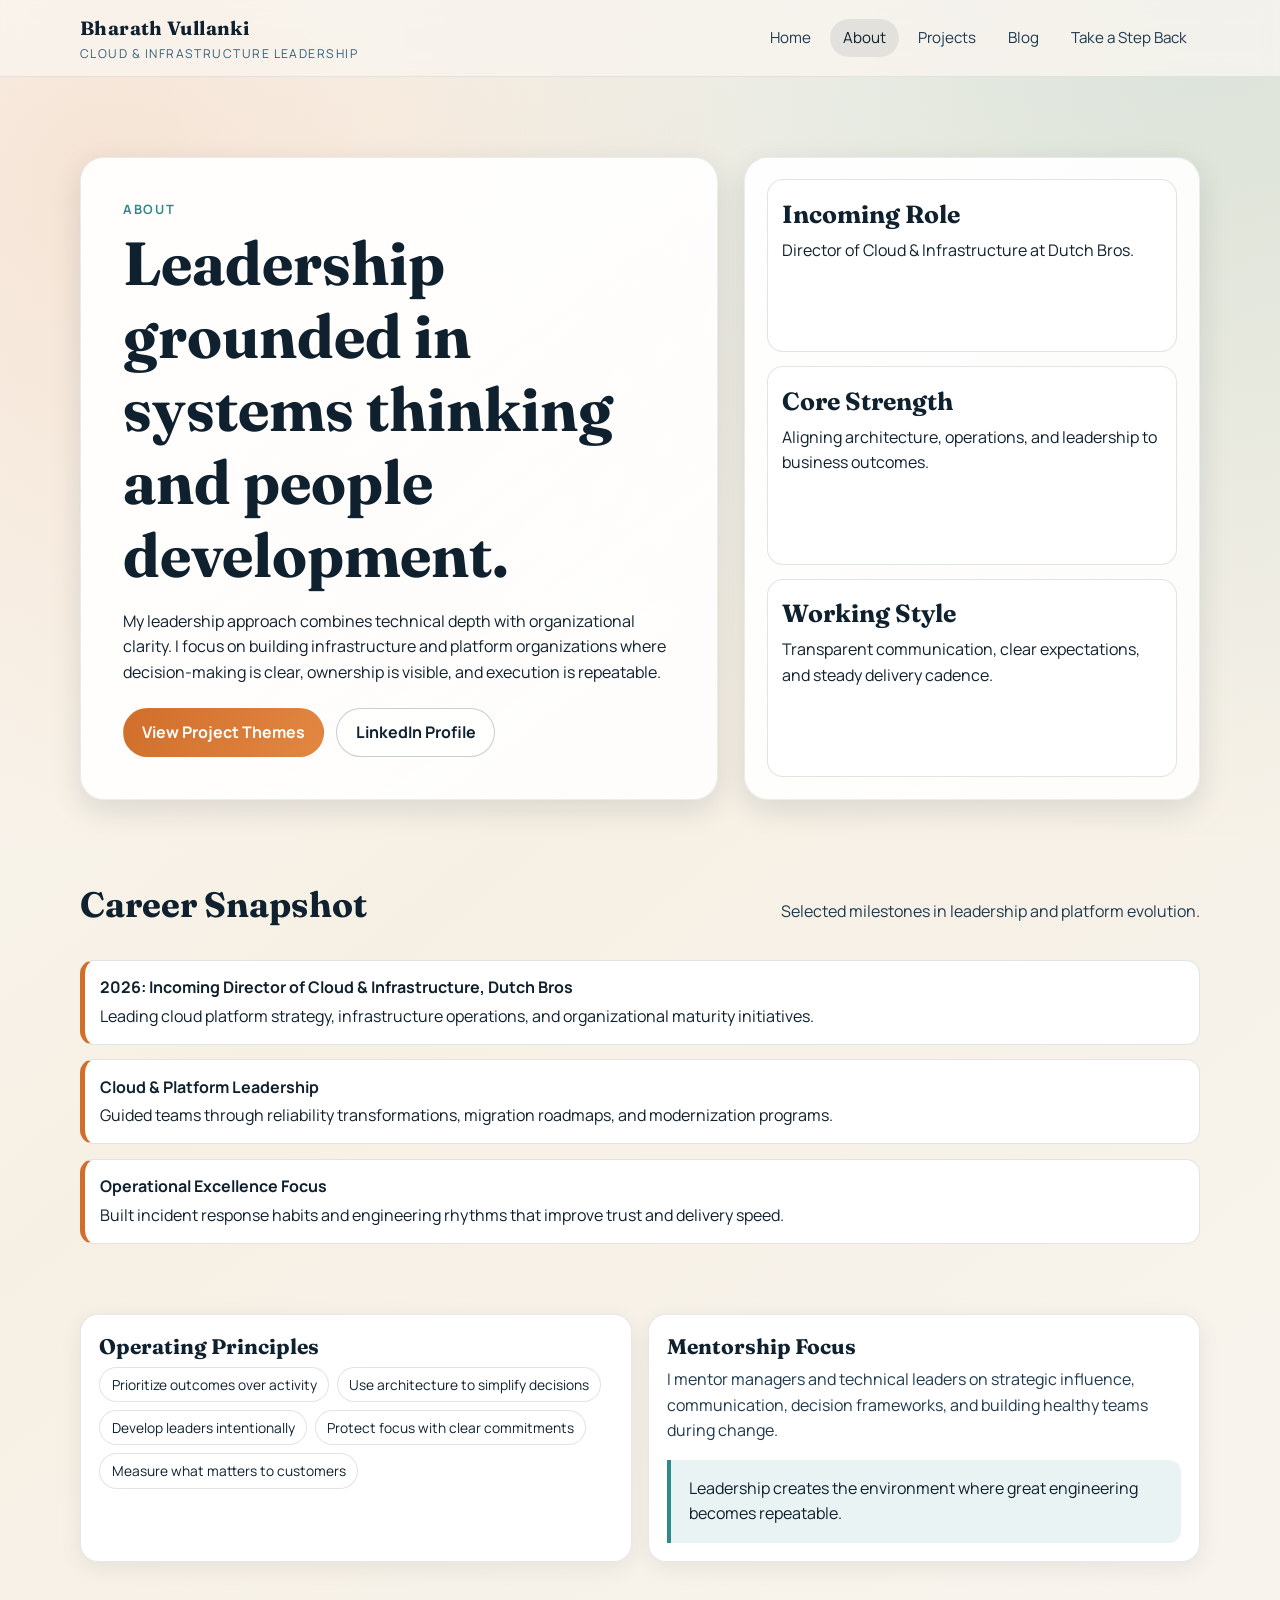
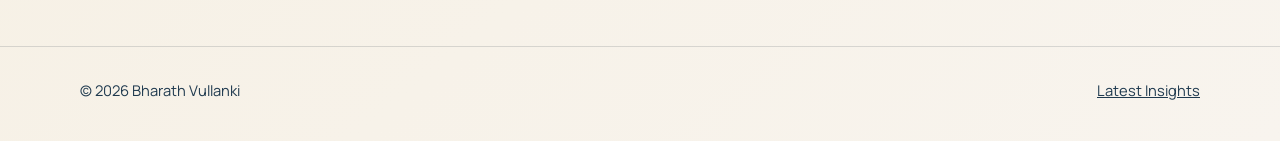
==== about.html @ 177fbacf "Initial leadership website with SEO and analytics" ====
<!doctype html>
<html lang="en">
<head>
  <meta charset="utf-8">
  <meta name="viewport" content="width=device-width, initial-scale=1">
  <title>About | Bharath Vullanki</title>
  <meta name="description" content="About Bharath Vullanki: cloud and infrastructure leadership journey, operating philosophy, and mentorship focus.">
  <meta name="robots" content="index,follow">
  <link rel="canonical" href="https://bharathvullanki.com/about.html">
  <meta property="og:type" content="profile">
  <meta property="og:title" content="About | Bharath Vullanki">
  <meta property="og:description" content="Leadership journey in cloud and infrastructure with a focus on resilient systems and high-trust teams.">
  <meta property="og:url" content="https://bharathvullanki.com/about.html">
  <meta property="og:image" content="https://bharathvullanki.com/assets/img/brand-card.svg">
  <meta name="twitter:card" content="summary_large_image">
  <meta name="twitter:title" content="About | Bharath Vullanki">
  <meta name="twitter:description" content="Leadership journey in cloud and infrastructure with a focus on resilient systems and high-trust teams.">
  <meta name="twitter:image" content="https://bharathvullanki.com/assets/img/brand-card.svg">
  <link rel="preconnect" href="https://fonts.googleapis.com">
  <link rel="preconnect" href="https://fonts.gstatic.com" crossorigin>
  <link href="https://fonts.googleapis.com/css2?family=Fraunces:opsz,wght@9..144,500;9..144,700&family=Manrope:wght@400;500;700;800&display=swap" rel="stylesheet">
  <link rel="stylesheet" href="assets/css/styles.css">
  <script src="assets/js/site-config.js"></script>
  <script src="assets/js/analytics.js" defer></script>
  <script src="assets/js/main.js" defer></script>
  <script type="application/ld+json">
  {
    "@context": "https://schema.org",
    "@type": "AboutPage",
    "name": "About Bharath Vullanki",
    "url": "https://bharathvullanki.com/about.html"
  }
  </script>
</head>
<body>
  <header class="site-header">
    <div class="container">
      <a class="brand" href="index.html">
        <strong>Bharath Vullanki</strong>
        <span>Cloud &amp; Infrastructure Leadership</span>
      </a>
      <button class="nav-toggle" type="button" aria-expanded="false" aria-controls="site-nav" aria-label="Toggle navigation">
        &#9776;
      </button>
      <nav class="site-nav" id="site-nav" aria-label="Primary">
        <a href="index.html">Home</a>
        <a href="about.html" aria-current="page">About</a>
        <a href="projects.html">Projects</a>
        <a href="blog.html">Blog</a>
        <a href="videos.html">Take a Step Back</a>
      </nav>
    </div>
  </header>

  <main>
    <section class="hero">
      <div class="container hero-grid">
        <article class="hero-panel" data-reveal>
          <p class="kicker">About</p>
          <h1>Leadership grounded in systems thinking and people development.</h1>
          <p>
            My leadership approach combines technical depth with organizational clarity.
            I focus on building infrastructure and platform organizations where decision-making is clear,
            ownership is visible, and execution is repeatable.
          </p>
          <div class="button-row">
            <a class="button primary" href="projects.html">View Project Themes</a>
            <a class="button ghost" href="https://www.linkedin.com/in/bvull/" target="_blank" rel="noopener noreferrer">LinkedIn Profile</a>
          </div>
        </article>
        <aside class="hero-card" data-reveal>
          <div class="stat">
            <strong>Incoming Role</strong>
            <span>Director of Cloud &amp; Infrastructure at Dutch Bros.</span>
          </div>
          <div class="stat">
            <strong>Core Strength</strong>
            <span>Aligning architecture, operations, and leadership to business outcomes.</span>
          </div>
          <div class="stat">
            <strong>Working Style</strong>
            <span>Transparent communication, clear expectations, and steady delivery cadence.</span>
          </div>
        </aside>
      </div>
    </section>

    <section class="section">
      <div class="container">
        <div class="section-head" data-reveal>
          <h2>Career Snapshot</h2>
          <p>Selected milestones in leadership and platform evolution.</p>
        </div>
        <ul class="timeline">
          <li data-reveal>
            <strong>2026: Incoming Director of Cloud &amp; Infrastructure, Dutch Bros</strong>
            Leading cloud platform strategy, infrastructure operations, and organizational maturity initiatives.
          </li>
          <li data-reveal>
            <strong>Cloud &amp; Platform Leadership</strong>
            Guided teams through reliability transformations, migration roadmaps, and modernization programs.
          </li>
          <li data-reveal>
            <strong>Operational Excellence Focus</strong>
            Built incident response habits and engineering rhythms that improve trust and delivery speed.
          </li>
        </ul>
      </div>
    </section>

    <section class="section">
      <div class="container grid two">
        <article class="card" data-reveal>
          <h3>Operating Principles</h3>
          <ul class="inline-list">
            <li>Prioritize outcomes over activity</li>
            <li>Use architecture to simplify decisions</li>
            <li>Develop leaders intentionally</li>
            <li>Protect focus with clear commitments</li>
            <li>Measure what matters to customers</li>
          </ul>
        </article>
        <article class="card" data-reveal>
          <h3>Mentorship Focus</h3>
          <p>
            I mentor managers and technical leaders on strategic influence, communication,
            decision frameworks, and building healthy teams during change.
          </p>
          <blockquote>
            Leadership creates the environment where great engineering becomes repeatable.
          </blockquote>
        </article>
      </div>
    </section>
  </main>

  <footer class="site-footer">
    <div class="container">
      <span>&copy; 2026 Bharath Vullanki</span>
      <a href="blog.html">Latest Insights</a>
    </div>
  </footer>
</body>
</html>
---- assets/css/styles.css ----
:root {
  --ink-900: #0f202e;
  --ink-700: #1f3a4f;
  --ink-500: #335f7a;
  --sand-100: #f8f4ee;
  --sand-200: #f1e7d9;
  --accent-500: #d06e2a;
  --accent-600: #b85a1b;
  --mint-400: #2d8b8b;
  --line: rgba(15, 32, 46, 0.12);
  --surface: #ffffff;
  --shadow: 0 10px 30px rgba(15, 32, 46, 0.12);
}

* {
  box-sizing: border-box;
}

html {
  scroll-behavior: smooth;
}

body {
  margin: 0;
  font-family: "Manrope", "Segoe UI", sans-serif;
  color: var(--ink-900);
  background:
    radial-gradient(circle at 8% 10%, rgba(208, 110, 42, 0.14), transparent 35%),
    radial-gradient(circle at 94% 0%, rgba(45, 139, 139, 0.14), transparent 40%),
    linear-gradient(140deg, #fcf9f4 0%, #f6f0e4 45%, #f8f4ee 100%);
  line-height: 1.6;
}

a {
  color: inherit;
}

img {
  max-width: 100%;
}

.container {
  width: min(1120px, calc(100% - 2.2rem));
  margin-inline: auto;
}

.site-header {
  position: sticky;
  top: 0;
  z-index: 100;
  backdrop-filter: blur(12px);
  background: rgba(248, 244, 238, 0.82);
  border-bottom: 1px solid rgba(15, 32, 46, 0.08);
}

.site-header .container {
  display: flex;
  align-items: center;
  justify-content: space-between;
  gap: 1.2rem;
  padding: 0.8rem 0;
}

.brand {
  display: flex;
  flex-direction: column;
  text-decoration: none;
  min-width: 0;
}

.brand strong {
  font-family: "Fraunces", "Times New Roman", serif;
  font-size: 1.2rem;
  letter-spacing: 0.02em;
}

.brand span {
  font-size: 0.76rem;
  text-transform: uppercase;
  letter-spacing: 0.12em;
  color: var(--ink-500);
  white-space: nowrap;
}

.nav-toggle {
  display: none;
  border: 0;
  background: transparent;
  color: var(--ink-900);
  font-size: 1.6rem;
  line-height: 1;
}

.site-nav {
  display: flex;
  align-items: center;
  flex-wrap: wrap;
  gap: 0.4rem;
}

.site-nav a {
  text-decoration: none;
  padding: 0.45rem 0.8rem;
  border-radius: 999px;
  color: var(--ink-700);
  transition: 160ms ease;
  font-size: 0.95rem;
}

.site-nav a:hover,
.site-nav a[aria-current="page"] {
  background: rgba(15, 32, 46, 0.08);
  color: var(--ink-900);
}

.hero {
  padding: 5rem 0 4rem;
}

.hero-grid {
  display: grid;
  grid-template-columns: 1.4fr 1fr;
  gap: 1.6rem;
  align-items: stretch;
}

.hero-panel,
.hero-card {
  background: linear-gradient(145deg, rgba(255, 255, 255, 0.95), rgba(255, 255, 255, 0.85));
  border: 1px solid rgba(15, 32, 46, 0.08);
  border-radius: 24px;
  box-shadow: var(--shadow);
}

.hero-panel {
  padding: clamp(1.4rem, 2vw + 1rem, 3rem);
}

.kicker {
  margin: 0;
  letter-spacing: 0.15em;
  text-transform: uppercase;
  color: var(--mint-400);
  font-size: 0.8rem;
  font-weight: 700;
}

h1,
h2,
h3,
h4 {
  font-family: "Fraunces", "Times New Roman", serif;
  line-height: 1.2;
  margin: 0 0 0.8rem;
}

h1 {
  font-size: clamp(2rem, 5.5vw, 3.8rem);
  margin-top: 0.5rem;
}

h2 {
  font-size: clamp(1.5rem, 3.2vw, 2.2rem);
}

.hero-panel p {
  max-width: 64ch;
}

.button-row {
  margin-top: 1.4rem;
  display: flex;
  flex-wrap: wrap;
  gap: 0.75rem;
}

.button {
  display: inline-flex;
  align-items: center;
  gap: 0.4rem;
  text-decoration: none;
  border-radius: 999px;
  padding: 0.68rem 1.15rem;
  font-weight: 700;
  transition: 180ms ease;
  border: 1px solid transparent;
}

.button.primary {
  background: linear-gradient(120deg, var(--accent-500), #e28742);
  color: #fff;
}

.button.primary:hover {
  background: linear-gradient(120deg, var(--accent-600), #cf7b3b);
}

.button.ghost {
  border-color: rgba(15, 32, 46, 0.22);
  background: rgba(255, 255, 255, 0.68);
}

.button.ghost:hover {
  border-color: rgba(15, 32, 46, 0.38);
  background: rgba(255, 255, 255, 1);
}

.hero-card {
  padding: 1.35rem;
  display: grid;
  gap: 0.9rem;
}

.stat {
  border: 1px solid var(--line);
  border-radius: 16px;
  padding: 0.9rem;
  background: #fff;
}

.stat strong {
  display: block;
  font-family: "Fraunces", "Times New Roman", serif;
  font-size: 1.55rem;
  margin-bottom: 0.2rem;
}

.section {
  padding: 1.2rem 0 3.2rem;
}

.section-head {
  display: flex;
  align-items: baseline;
  justify-content: space-between;
  gap: 1rem;
  margin-bottom: 1.2rem;
}

.section-head p {
  color: var(--ink-700);
}

.grid {
  display: grid;
  gap: 1rem;
}

.grid.three {
  grid-template-columns: repeat(3, minmax(0, 1fr));
}

.grid.two {
  grid-template-columns: repeat(2, minmax(0, 1fr));
}

.card {
  background: var(--surface);
  border-radius: 18px;
  padding: 1.15rem;
  border: 1px solid rgba(15, 32, 46, 0.1);
  box-shadow: 0 6px 22px rgba(15, 32, 46, 0.07);
}

.card h3 {
  margin-bottom: 0.5rem;
  font-size: 1.32rem;
}

.card p {
  margin-top: 0.3rem;
  color: var(--ink-700);
}

.meta {
  display: inline-flex;
  align-items: center;
  padding: 0.22rem 0.55rem;
  border-radius: 999px;
  background: rgba(45, 139, 139, 0.14);
  color: #195252;
  font-size: 0.8rem;
  font-weight: 700;
}

.timeline {
  list-style: none;
  margin: 0;
  padding: 0;
  display: grid;
  gap: 0.9rem;
}

.timeline li {
  background: var(--surface);
  border: 1px solid var(--line);
  border-left: 5px solid var(--accent-500);
  border-radius: 14px;
  padding: 0.9rem 0.95rem;
}

.timeline li strong {
  display: block;
  margin-bottom: 0.2rem;
}

.inline-list {
  display: flex;
  flex-wrap: wrap;
  gap: 0.5rem;
  padding: 0;
  margin: 0;
  list-style: none;
}

.inline-list li {
  border: 1px solid var(--line);
  border-radius: 999px;
  background: #fff;
  padding: 0.35rem 0.7rem;
  font-size: 0.86rem;
}

.post-list {
  display: grid;
  gap: 0.95rem;
}

.post-list article {
  padding: 1rem;
  border-radius: 16px;
  border: 1px solid var(--line);
  background: #fff;
}

.post-list h3 {
  margin-bottom: 0.3rem;
}

.post-list a {
  color: var(--ink-900);
  text-decoration-thickness: 2px;
  text-underline-offset: 3px;
}

.post-grid {
  display: grid;
  grid-template-columns: repeat(2, minmax(0, 1fr));
  gap: 1.1rem;
}

.post-card {
  overflow: hidden;
  border-radius: 18px;
  border: 1px solid var(--line);
  box-shadow: 0 8px 28px rgba(15, 32, 46, 0.08);
  background: #fff;
}

.post-media {
  display: block;
  width: 100%;
  height: 220px;
  object-fit: cover;
  background: linear-gradient(125deg, #0f202e, #335f7a);
}

.post-fallback {
  display: grid;
  place-content: center;
  color: #fff;
  font-family: "Fraunces", "Times New Roman", serif;
  font-size: 1.2rem;
  letter-spacing: 0.04em;
}

.post-body {
  padding: 1rem 1rem 1.1rem;
}

.post-body h3 {
  margin-bottom: 0.45rem;
  font-size: 1.32rem;
}

.post-body p {
  margin-top: 0;
  color: var(--ink-700);
}

.post-links {
  display: flex;
  flex-wrap: wrap;
  gap: 0.5rem;
  margin-top: 0.7rem;
}

.post-links a {
  font-size: 0.88rem;
  text-decoration: none;
  border: 1px solid var(--line);
  border-radius: 999px;
  padding: 0.3rem 0.62rem;
  background: #fff;
}

.post-links a:hover {
  border-color: rgba(15, 32, 46, 0.35);
}

.article-layout {
  max-width: 840px;
}

.article-header {
  margin-bottom: 1.1rem;
}

.article-header h1 {
  font-size: clamp(1.8rem, 4.8vw, 3.1rem);
}

.article-cover {
  border-radius: 16px;
  width: 100%;
  max-height: 380px;
  object-fit: cover;
  border: 1px solid var(--line);
  margin-bottom: 1rem;
}

.article-actions {
  margin-top: 0.8rem;
}

.article-content {
  background: #fff;
  border-radius: 18px;
  border: 1px solid var(--line);
  box-shadow: 0 6px 22px rgba(15, 32, 46, 0.07);
  padding: clamp(1rem, 2vw + 0.4rem, 2rem);
}

.article-content h2,
.article-content h3,
.article-content h4 {
  margin-top: 1.1rem;
}

.article-content p,
.article-content li,
.article-content blockquote {
  color: var(--ink-700);
}

.article-content blockquote {
  margin: 1rem 0;
  padding: 0.8rem 1rem;
  border-left: 4px solid var(--mint-400);
  background: rgba(45, 139, 139, 0.1);
  border-radius: 0 12px 12px 0;
}

.article-content figure,
.article-content img,
.article-content .kg-image,
.article-content .kg-image-card,
.article-content .kg-gallery-card,
.article-content .kg-bookmark-card {
  display: none;
}

.series-note {
  background: linear-gradient(145deg, rgba(45, 139, 139, 0.14), rgba(255, 255, 255, 0.85));
  border: 1px solid rgba(45, 139, 139, 0.3);
  border-radius: 16px;
  padding: 1.2rem;
}

.episode-grid {
  display: grid;
  gap: 1rem;
  grid-template-columns: repeat(3, minmax(0, 1fr));
}

.episode-card {
  background: #fff;
  border: 1px solid var(--line);
  border-radius: 16px;
  padding: 1rem;
  box-shadow: 0 6px 22px rgba(15, 32, 46, 0.07);
}

.episode-card h3 {
  margin-bottom: 0.45rem;
}

.episode-card p {
  margin-top: 0;
  color: var(--ink-700);
}

blockquote {
  margin: 0;
  padding: 1rem 1.1rem;
  border-left: 4px solid var(--mint-400);
  background: rgba(45, 139, 139, 0.1);
  border-radius: 0 12px 12px 0;
}

.site-footer {
  margin-top: 2rem;
  padding: 2rem 0 2.4rem;
  border-top: 1px solid rgba(15, 32, 46, 0.14);
  font-size: 0.92rem;
  color: var(--ink-700);
}

.site-footer .container {
  display: flex;
  align-items: center;
  justify-content: space-between;
  flex-wrap: wrap;
  gap: 0.8rem;
}

[data-reveal] {
  opacity: 0;
  transform: translateY(20px);
  transition: opacity 500ms ease, transform 500ms ease;
  transition-delay: var(--delay, 0ms);
}

[data-reveal].is-visible {
  opacity: 1;
  transform: translateY(0);
}

@media (max-width: 980px) {
  .hero-grid,
  .grid.three,
  .grid.two,
  .post-grid,
  .episode-grid {
    grid-template-columns: 1fr;
  }

  .nav-toggle {
    display: inline-block;
  }

  .site-nav {
    position: absolute;
    right: 1rem;
    top: 64px;
    background: rgba(248, 244, 238, 0.98);
    padding: 0.6rem;
    border-radius: 14px;
    border: 1px solid rgba(15, 32, 46, 0.12);
    box-shadow: var(--shadow);
    display: none;
    flex-direction: column;
    align-items: stretch;
    min-width: 220px;
  }

  .site-nav.is-open {
    display: flex;
  }

  .site-nav a {
    border-radius: 10px;
  }
}

@media (max-width: 640px) {
  .hero {
    padding-top: 4rem;
  }

  .brand span {
    white-space: normal;
    max-width: 16ch;
  }

  .button {
    width: 100%;
    justify-content: center;
  }

  .site-footer .container {
    flex-direction: column;
    align-items: flex-start;
  }
}
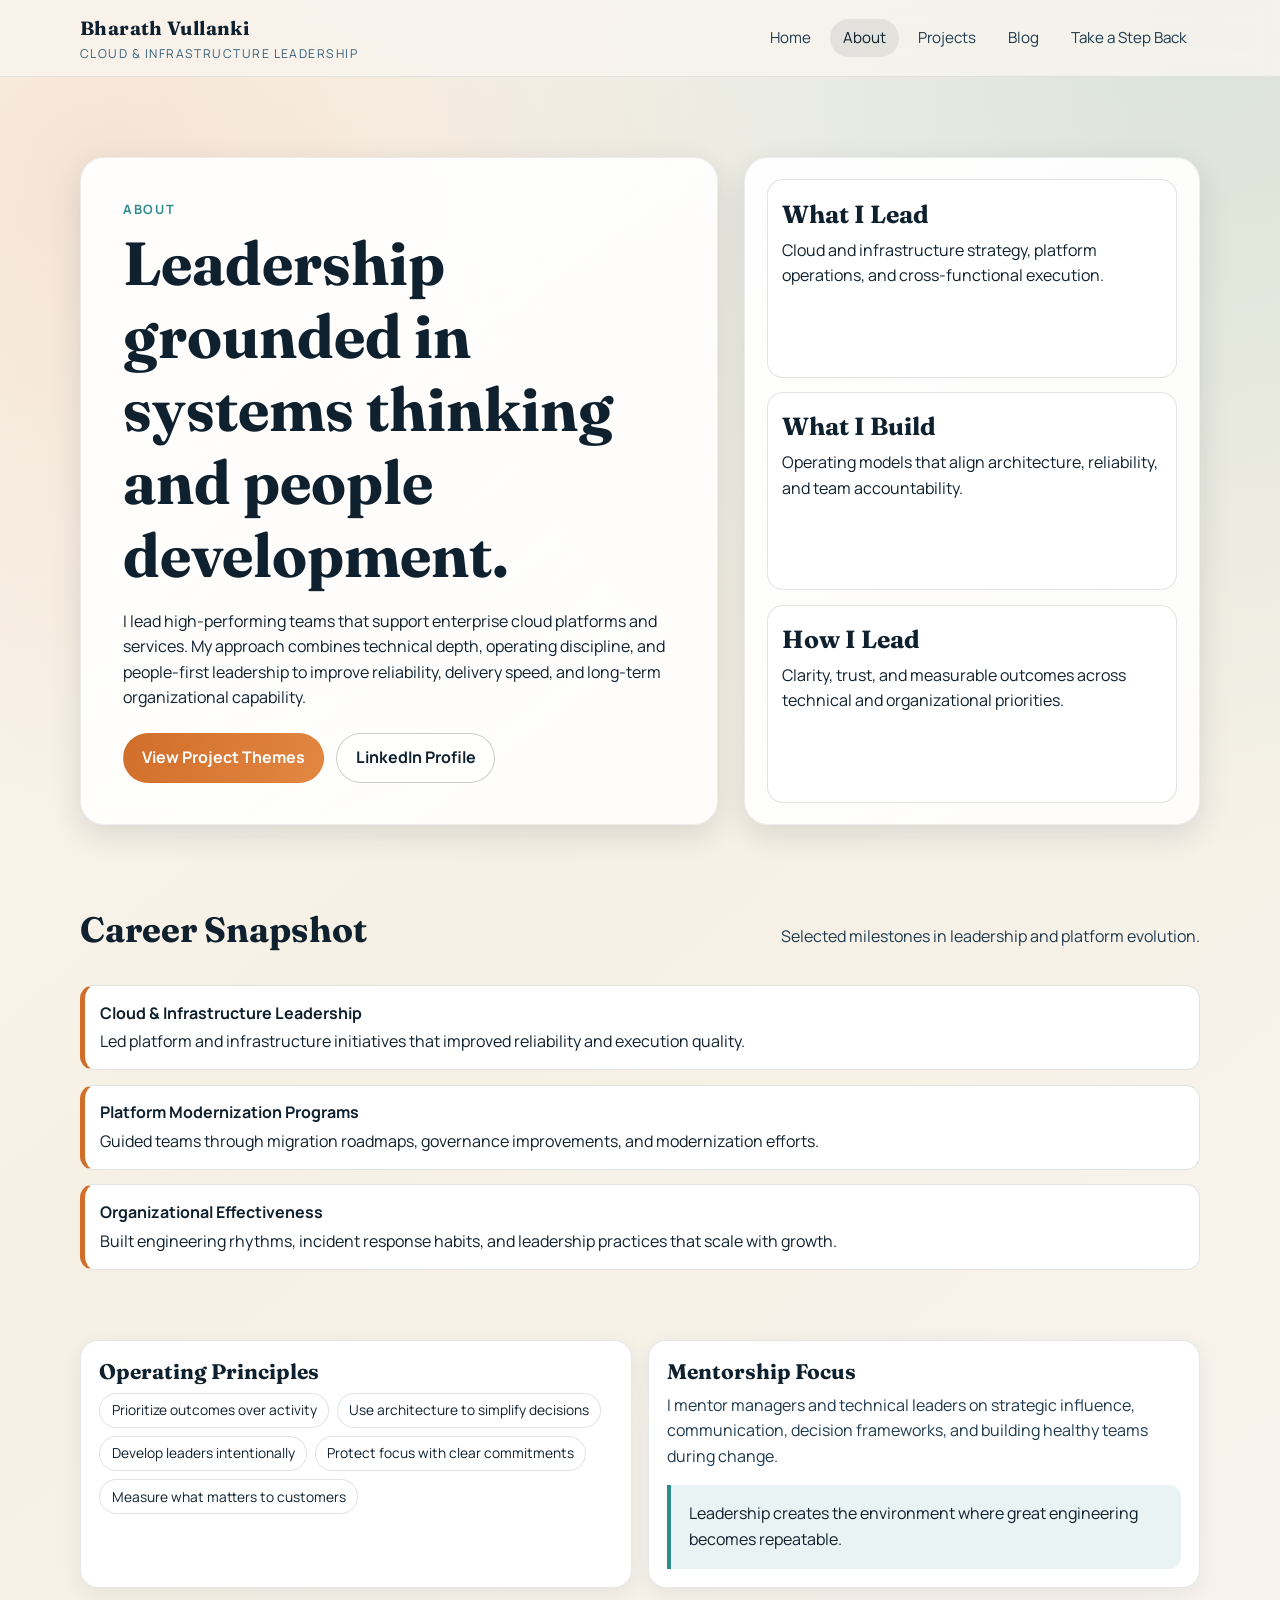
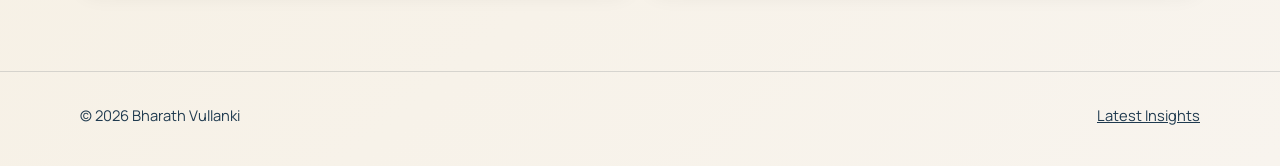
==== commit b6af5a32: "Refine home, about, and blog messaging" ====
--- a/about.html
+++ b/about.html
@@ -59,9 +59,9 @@
           <p class="kicker">About</p>
           <h1>Leadership grounded in systems thinking and people development.</h1>
           <p>
-            My leadership approach combines technical depth with organizational clarity.
-            I focus on building infrastructure and platform organizations where decision-making is clear,
-            ownership is visible, and execution is repeatable.
+            I lead high-performing teams that support enterprise cloud platforms and services.
+            My approach combines technical depth, operating discipline, and people-first leadership to
+            improve reliability, delivery speed, and long-term organizational capability.
           </p>
           <div class="button-row">
             <a class="button primary" href="projects.html">View Project Themes</a>
@@ -70,16 +70,16 @@
         </article>
         <aside class="hero-card" data-reveal>
           <div class="stat">
-            <strong>Incoming Role</strong>
-            <span>Director of Cloud &amp; Infrastructure at Dutch Bros.</span>
+            <strong>What I Lead</strong>
+            <span>Cloud and infrastructure strategy, platform operations, and cross-functional execution.</span>
           </div>
           <div class="stat">
-            <strong>Core Strength</strong>
-            <span>Aligning architecture, operations, and leadership to business outcomes.</span>
+            <strong>What I Build</strong>
+            <span>Operating models that align architecture, reliability, and team accountability.</span>
           </div>
           <div class="stat">
-            <strong>Working Style</strong>
-            <span>Transparent communication, clear expectations, and steady delivery cadence.</span>
+            <strong>How I Lead</strong>
+            <span>Clarity, trust, and measurable outcomes across technical and organizational priorities.</span>
           </div>
         </aside>
       </div>
@@ -93,16 +93,16 @@
         </div>
         <ul class="timeline">
           <li data-reveal>
-            <strong>2026: Incoming Director of Cloud &amp; Infrastructure, Dutch Bros</strong>
-            Leading cloud platform strategy, infrastructure operations, and organizational maturity initiatives.
+            <strong>Cloud &amp; Infrastructure Leadership</strong>
+            Led platform and infrastructure initiatives that improved reliability and execution quality.
           </li>
           <li data-reveal>
-            <strong>Cloud &amp; Platform Leadership</strong>
-            Guided teams through reliability transformations, migration roadmaps, and modernization programs.
+            <strong>Platform Modernization Programs</strong>
+            Guided teams through migration roadmaps, governance improvements, and modernization efforts.
           </li>
           <li data-reveal>
-            <strong>Operational Excellence Focus</strong>
-            Built incident response habits and engineering rhythms that improve trust and delivery speed.
+            <strong>Organizational Effectiveness</strong>
+            Built engineering rhythms, incident response habits, and leadership practices that scale with growth.
           </li>
         </ul>
       </div>
